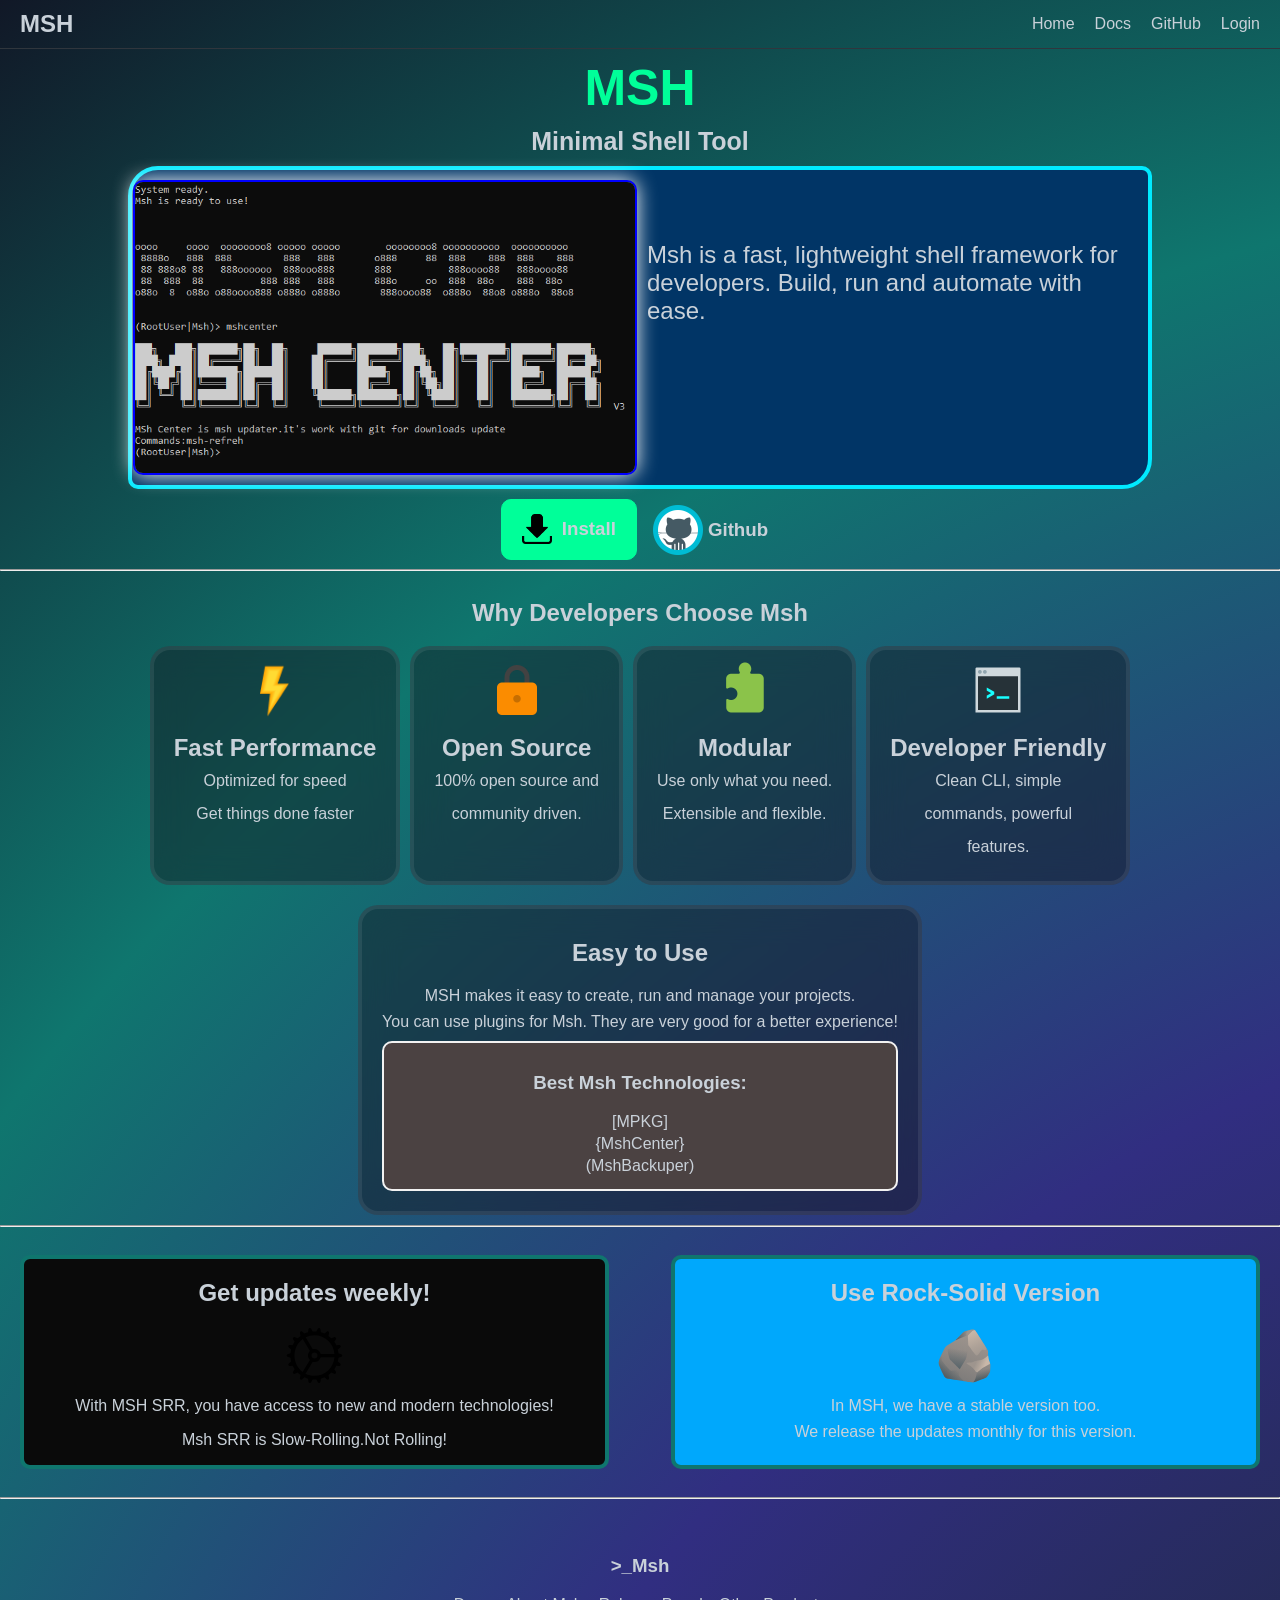
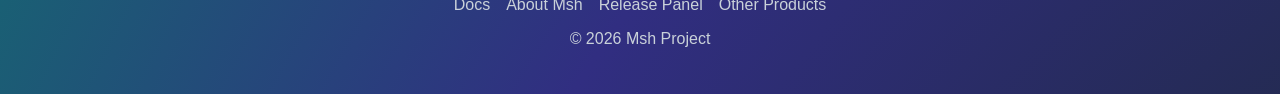
==== MshWebSite/Msh.html @ a512d3af "Fixed A Problem On The Folder" ====
<!doctype html>
<html lang="en">
  <head>
    <meta charset="UTF-8" />
    <meta name="viewport" content="width=device-width, initial-scale=1.0" />
    <meta
      name="description"
      content="Msh — a fast, lightweight shell framework for developers. Build, run and automate with ease."
    />
    <title>Msh — Minimal Shell Tool</title>
    <link rel="stylesheet" href="style/style.css" />
  </head>
  <body>
    <header class="header">
      <h1 class="logo"><abbr title="Mehrad Shell">MSH</abbr></h1>
      <nav class="nav" aria-label="Main navigation">
        <a href="https://github.com/MEHRAD111/Msh">Home</a>
        <a href="https://github.com/MEHRAD111/Msh">Docs</a>
        <a href="https://github.com/MEHRAD111/Msh">GitHub</a>
        <a href="login/login.html">Login</a>
      </nav>
    </header>

    <section class="container1">
      <h1 class="hero-title">MSH</h1>
      <h2 class="hero-subtitle">Minimal Shell Tool</h2>
      <div class="main">
        <img
          class="hero-image"
          src="img/msh.png"
          alt="Msh shell framework logo"
        />
        <p class="hero-desc">
          Msh is a fast, lightweight shell framework for developers. Build, run
          and automate with ease.
        </p>
      </div>
    </section>

    <section class="container2">
      <a href="https://github.com/MEHRAD111/Msh" class="btn-link">
        <div class="buttons" data-action="install">
          <img
            src="img/icons8_download_208px.png"
            alt="Download icon"
            width="30"
            height="30"
          />
          <h3>Install</h3>
        </div>
      </a>
      <a href="https://github.com/MEHRAD111/Msh" class="btn-link">
        <div class="buttons2" data-action="github">
          <img
            src="img/icons8_github_480px_1.png"
            alt="GitHub icon"
            width="60"
          />
          <h3>Github</h3>
        </div>
      </a>
    </section>

    <hr class="divider" />

    <section class="text5">
      <h1 class="section-title">Why Developers Choose Msh</h1>
    </section>

    <section class="flex features-grid">
      <article class="fast feature-card">
        <div class="feature-icon">
          <img
            src="img/icons8_high_voltage_256px.png"
            alt="Lightning bolt icon"
            width="60"
          />
        </div>
        <h2>Fast Performance</h2>
        <p class="feature-text">Optimized for speed</p>
        <p class="feature-text">Get things done faster</p>
      </article>

      <article class="opensource feature-card">
        <img src="img/icons8_lock_480px.png" alt="Open lock icon" width="60" />
        <h2>Open Source</h2>
        <p class="feature-text">100% open source and</p>
        <p class="feature-text">community driven.</p>
      </article>

      <article class="modular feature-card">
        <img
          src="img/icons8_puzzle_480px.png"
          alt="Puzzle piece icon"
          width="60"
        />
        <h2>Modular</h2>
        <p class="feature-text">Use only what you need.</p>
        <p class="feature-text">Extensible and flexible.</p>
      </article>

      <article class="cli feature-card">
        <img
          src="img/icons8_console_480px.png"
          alt="Terminal console icon"
          width="60"
        />
        <h2>Developer Friendly</h2>
        <p class="feature-text">Clean CLI, simple</p>
        <p class="feature-text">commands, powerful</p>
        <p class="feature-text">features.</p>
      </article>
    </section>

    <section class="forborder">
      <div class="usage">
        <h2>Easy to Use</h2>
        <p class="usage-text">
          MSH makes it easy to create, run and manage your projects.
        </p>
        <p class="usage-text">
          You can use plugins for Msh. They are very good for a better
          experience!
        </p>
        <div class="mshcodes">
          <h3>Best Msh Technologies:</h3>
          <p>[MPKG]</p>
          <p>{MshCenter}</p>
          <p>(MshBackuper)</p>
        </div>
      </div>
    </section>

    <hr class="divider" />

    <section class="updates-section">
      <div class="srr">
        <h2 class="updates-title">Get updates weekly!</h2>
        <img src="img/gear-svgrepo-com.svg" alt="Gear" width="10%" />
        <p class="updates-text">
          With MSH SRR, you have access to 
          new and modern technologies!
        </p>
        <p>Msh SRR is Slow-Rolling.Not Rolling!</p>
      </div>
      <div class="stable">
        <h2 class="updates-title">Use Rock-Solid Version</h2>
        <img src="img/rock-svgrepo-com.svg" alt="Rock" width="10%" />
        <p class="updates-text">In MSH, we have a stable version too.</p>
        <p class="updates-text">
          We release the updates monthly for this version.
        </p>
      </div>
    </section>

    <hr class="divider" />

    <footer class="site-footer">
      <h3 class="footer-brand">&gt;_Msh</h3>
      <nav class="footer-nav" aria-label="Footer navigation">
        <a href="https://github.com/MEHRAD111/Msh">Docs</a>
        <a href="https://github.com/MEHRAD111/Msh">About Msh</a>
        <a href="login/panel/panel.html">Release Panel</a>
        <a href="/other/other.html">Other Products</a>
      </nav>
      <p class="footer-copy">&copy; 2026 Msh Project</p>
    </footer>

    <script src="script/script.js"></script>
  </body>
</html>
---- MshWebSite/style/style.css ----
body {
  font-family: sans-serif;
  margin: 0;
  background: radial-gradient(
    circle,
    #0f172a,
    #1e293e,
    #312e81,
    #0f766e,
    #111827
  );
  animation: 20s alternate BCC infinite;
  background-size: 300% 300%;
  color: #c9d1d9;
}
abbr {
  text-decoration: none;
}
@keyframes BCC {
  0% {
    background-position: 50% 0%;
  }
  25% {
    background-position: 25% 75%;
  }
  50% {
    background-position: 100% 100%;
  }
  75% {
    background-position: 50% 50%;
  }
  100% {
    background-position: 90% 50%;
  }
}
/* HEADER */
.header {
  display: flex;
  align-items: center;
  padding: 10px 20px;
  background-color: transparent;
  border-bottom: 1px solid #30363d;
}
.logo {
  color: #c9d1d9;
  margin: 0;
  font-size: 1.5rem;
}

.nav {
  margin-left: auto;
  display: flex;
  gap: 20px;
}

.nav a {
  color: #c9d1d9;
  text-decoration: none;
  transition: 0.3s;
}

.nav a:hover {
  color: #00ff99;
}

/* HERO */
.hero-title {
  text-align: center;
}
.hero-subtitle {
  text-align: center;
}
.hero-title {
  color: #00ff99;
  font-size: 50px;
  margin: 10px 0;
}
.main {
  display: flex;
  justify-content: center;
  border: 4px solid rgb(0, 234, 255);
  margin-left: 10%;
  margin-right: 10%;
  border-radius: 30px 10px 30px 10px;
  background-color: rgb(1, 53, 102);
  margin-bottom: 10px;
  transition: 1s ease;
}
.main:hover {
  border-color: #0f172a;
}
.hero-subtitle {
  color: #c9d1d9;
  font-size: 25px;
  margin: 10px 0;
}

.hero-desc {
  color: #c9d1d9;
  max-width: 500px;
  margin-left: 10px;
  font-size: x-large;
  margin-top: 7%;
}

.hero-image {
  width: 500px;
  max-width: 100%;
  border-radius: 10px;
  margin-top: 10px;
  filter: drop-shadow(0 0 10px #ffffff);
  border: #0000ff 2px solid;
  margin-bottom: 10px;
}
@media (max-width: 768px) {
  .main {
    display: flex;
    flex-direction: column;
    justify-content: center;
  }
  .hero-desc {
    text-align: center;
  }
  .hero-image {
    margin: 0 auto;
    margin-top: 10px;
  }
}

/* BUTTONS */
.container2 {
  display: flex;
  justify-content: center;
  gap: 10px;
  flex-wrap: wrap;
}

.btn-link {
  text-decoration: none;
  color: inherit;
}

.buttons {
  border: #00ff99 solid 1px;
  border-radius: 10px;
  display: flex;
  align-items: center;
  background-color: #00ff99;
  padding: 0 10px;
}

.buttons h3 {
  margin-right: 10px;
}

.buttons img {
  margin: 10px;
}

.buttons2 {
  border: transparent solid 1px;
  border-radius: 10px;
  display: flex;
  align-items: center;
}

.buttons2 h3 {
  margin-right: 10px;
  color: #c9d1d9;
}

/* SECTIONS */
.divider {
  color: transparent;
}

.text5 {
  display: flex;
  justify-content: center;
}

.section-title {
  color: #c9d1d9;
}

.features-grid {
  display: flex;
  justify-content: center;
  flex-wrap: wrap;
  gap: 10px;
  padding: 0 10px;
}

.feature-card {
  border: #30363d 4px solid;
  width: fit-content;
  border-radius: 10px;
  transition: 1s ease;
  text-align: center;
  padding: 10px;
  background: rgba(20, 20, 30, 0.45);
  backdrop-filter: blur(18px);
  border: 4px solid rgba(255, 255, 255, 0.08);
  border-radius: 20px;
}
.feature-card:hover {
  border-color: rgba(96, 165, 250, 0.9);
}

.feature-icon {
  text-align: center;
}

.feature-card h2 {
  color: #c9d1d9;
  margin: 10px;
}

.feature-text {
  color: #c9d1d9;
  margin: 5px 10px 15px;
}

/* USAGE */
.forborder {
  margin: 20px auto 10px;
  border-radius: 10px;
  transition: 1s ease;
  width: fit-content;
  max-width: calc(100% - 40px);
  background: rgba(20, 20, 30, 0.45);
  backdrop-filter: blur(18px);
  border: 4px solid rgba(255, 255, 255, 0.08);
  border-radius: 20px;
}

.forborder:hover {
  border-color: rgba(96, 165, 250, 0.9);
}

.usage {
  color: #c9d1d9;
  text-align: center;
  padding: 10px;
}

.usage-text {
  color: #c9d1d9;
  margin: 8px 10px;
}

.mshcodes {
  border: #f2f2f2 2px solid;
  margin: 10px;
  border-radius: 10px;
  background-color: #4b4242;
  padding: 10px;
}

.mshcodes p {
  margin: 4px 0;
}

/* UPDATES */
.srr img {
  animation: infinite linear 2s rotate;
}
@keyframes rotate {
  0% {
    transform: rotate(0deg);
  }
  100% {
    transform: rotate(360deg);
  }
}
.srr {
  border: 4px solid #0f766e;
  border-radius: 10px;
  background-color: #0A0A0A;
  transition: 1s ease;
}
.stable {
  border: 4px solid #0f766e;
  border-radius: 10px;
  margin-left: 5%;
  background-color: #00a8fc;
  transition: 1s ease;
}
.stable:hover {
  border-color: #312e81;
  filter: brightness(1.1);
}
.srr:hover {
  border-color: #312e81;
  filter: brightness(1.1);
}
.updates-section {
  text-align: center;
  padding: 20px;
  display: flex;
  justify-content: center;
}

.updates-title,
.updates-or {
  color: #c9d1d9;
}

.updates-text {
  color: #c9d1d9;
  margin: 8px 0;
}

/* FOOTER */
.site-footer {
  text-align: center;
  padding: 30px 20px;
}

.footer-brand,
.footer-copy {
  color: #c9d1d9;
}

.footer-nav {
  display: flex;
  justify-content: center;
  gap: 16px;
  flex-wrap: wrap;
  margin: 12px 0;
}

.footer-nav a {
  color: #c9d1d9;
  text-decoration: none;
  transition: 1s ease;
}

.footer-nav a:hover {
  color: #00ff99;
}

/* RESPONSIVE */
@media (max-width: 768px) {
  .hero-title {
    font-size: 30px;
  }

  .hero-subtitle {
    font-size: 18px;
  }

  .hero-image {
    width: 180px;
  }

  .section-title {
    font-size: 23px;
  }

  .features-grid {
    flex-direction: column;
    align-items: center;
  }
}

@media (max-width: 320px) {
  .forborder {
    margin-left: auto;
    margin-right: auto;
  }
  .updates-section {
    display: flex;
    flex-direction: column;
  }
  .stable {
    text-align: center;
    margin-top: 2%;
    margin-left: 0%;
  }
}
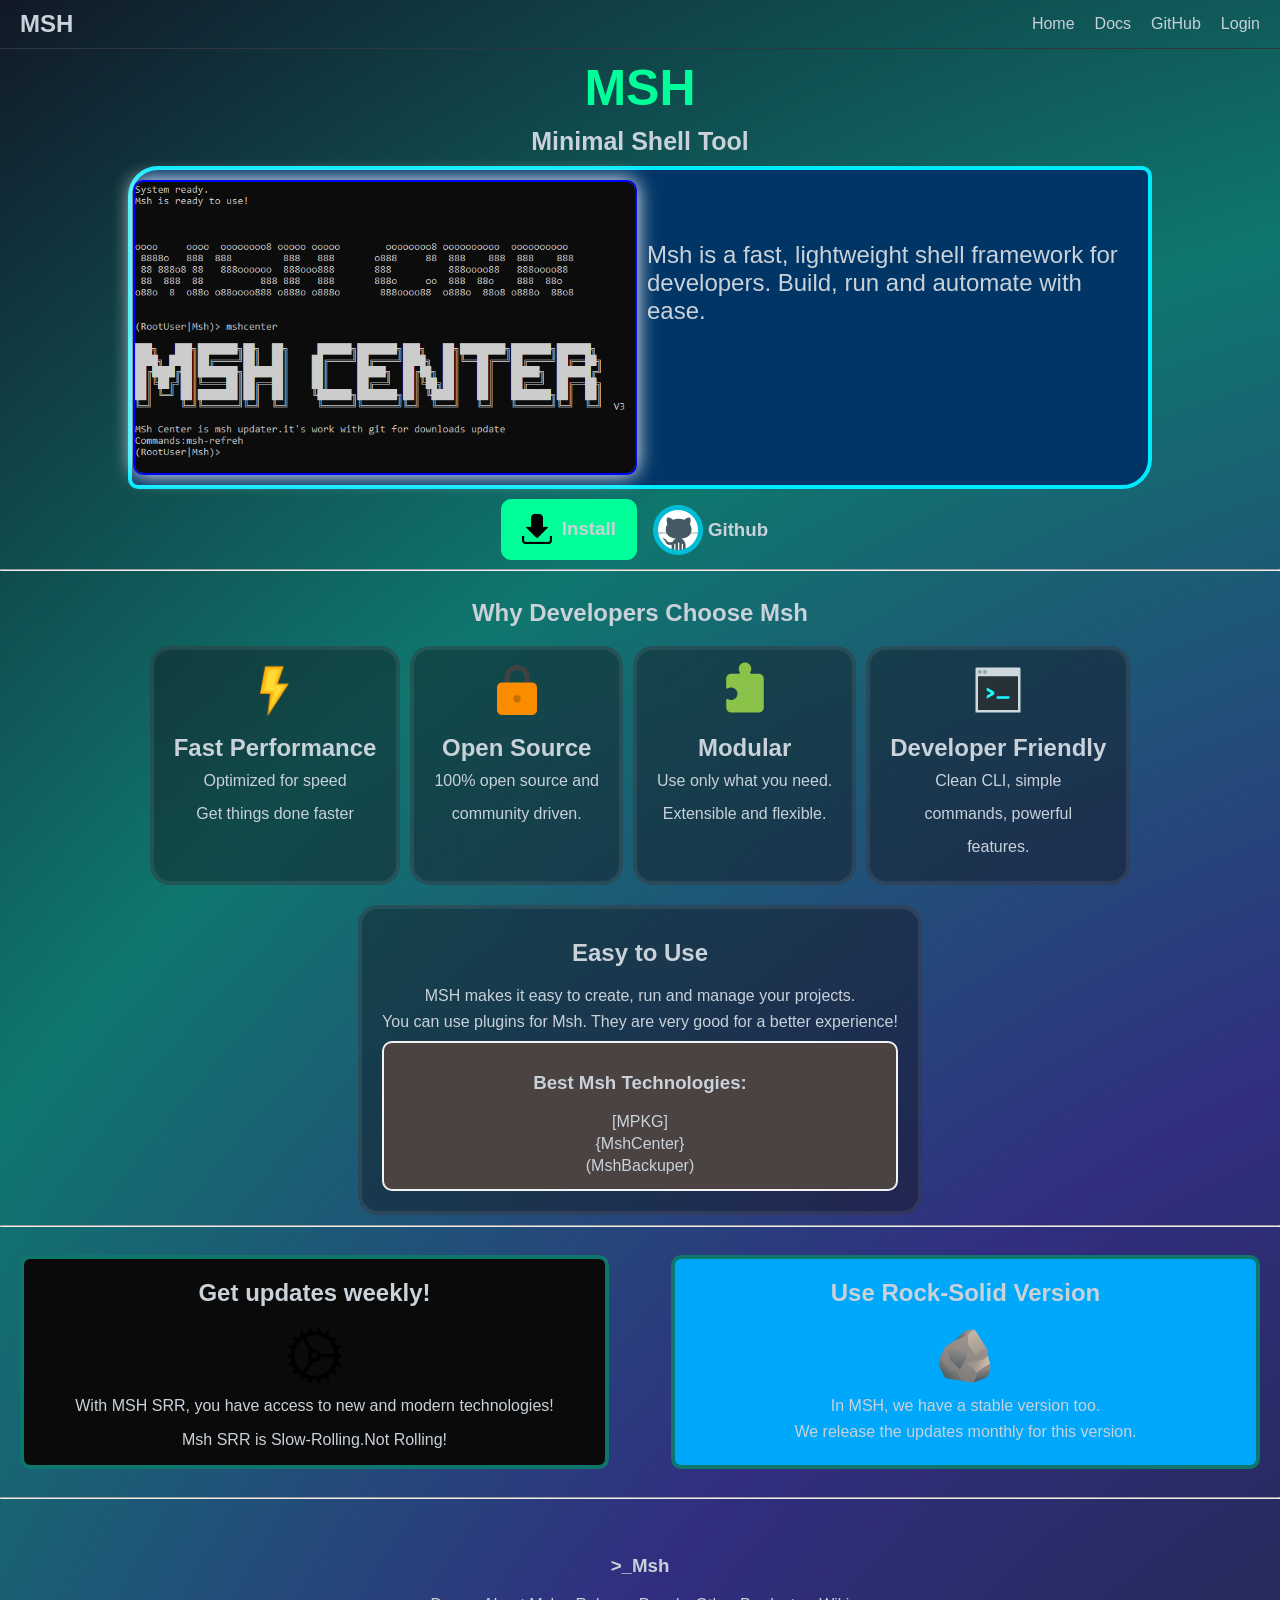
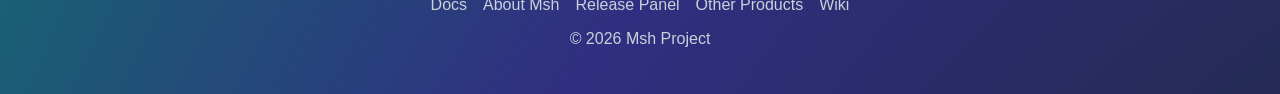
==== commit b94ffc9a: "A Big Update For Msh Website" ====
--- a/MshWebSite/Msh.html
+++ b/MshWebSite/Msh.html
@@ -161,7 +161,8 @@
         <a href="https://github.com/MEHRAD111/Msh">Docs</a>
         <a href="https://github.com/MEHRAD111/Msh">About Msh</a>
         <a href="login/panel/panel.html">Release Panel</a>
-        <a href="/other/other.html">Other Products</a>
+        <a href="other/other.html">Other Products</a>
+        <a href="wiki/index.html">Wiki</a>
       </nav>
       <p class="footer-copy">&copy; 2026 Msh Project</p>
     </footer>
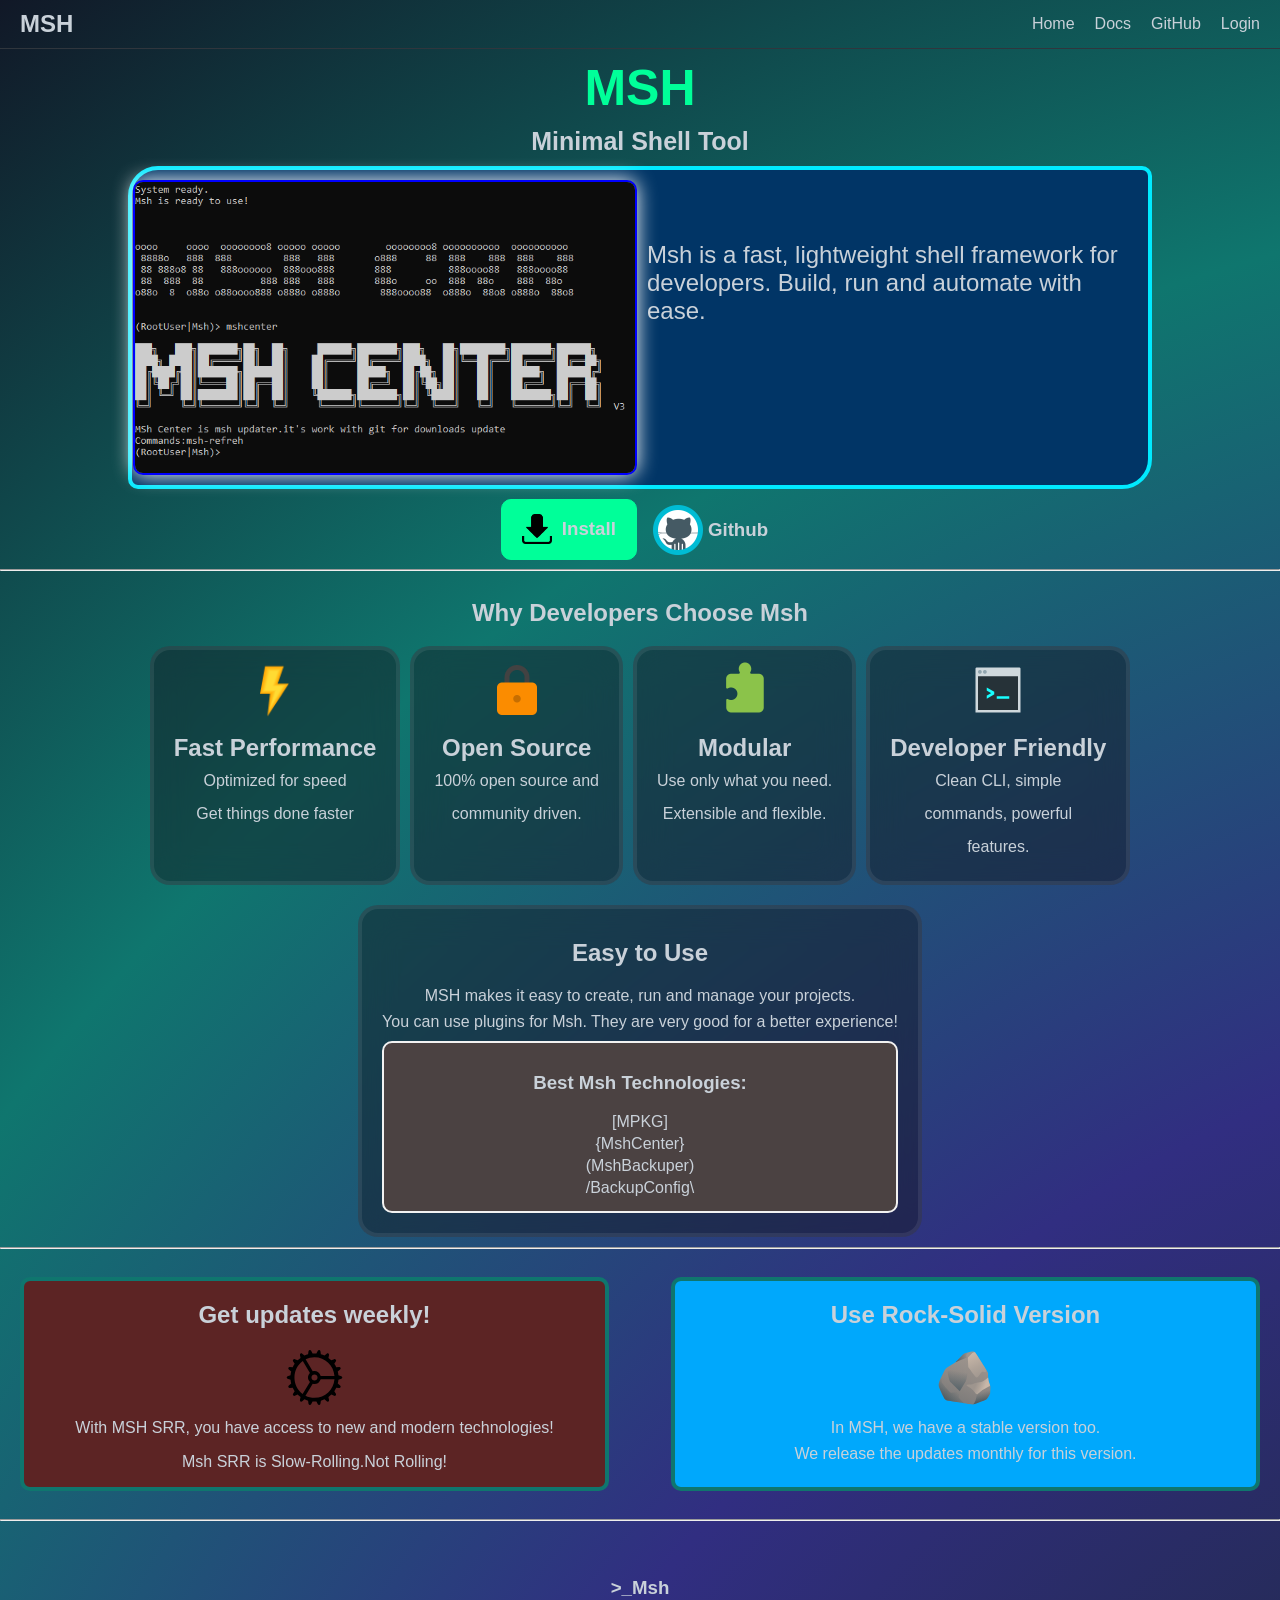
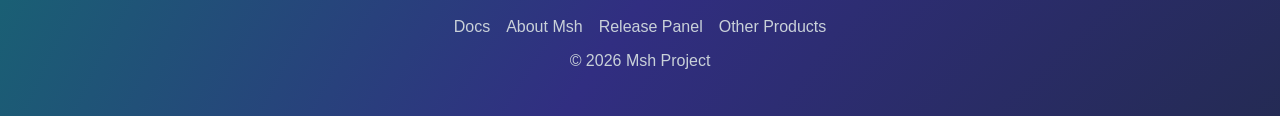
==== commit ef182acb: "Add files via upload" ====
--- a/MshWebSite/Msh.html
+++ b/MshWebSite/Msh.html
@@ -127,6 +127,7 @@
           <p>[MPKG]</p>
           <p>{MshCenter}</p>
           <p>(MshBackuper)</p>
+          <p>/BackupConfig\</p>
         </div>
       </div>
     </section>
@@ -162,7 +163,6 @@
         <a href="https://github.com/MEHRAD111/Msh">About Msh</a>
         <a href="login/panel/panel.html">Release Panel</a>
         <a href="other/other.html">Other Products</a>
-        <a href="wiki/index.html">Wiki</a>
       </nav>
       <p class="footer-copy">&copy; 2026 Msh Project</p>
     </footer>
--- a/MshWebSite/style/style.css
+++ b/MshWebSite/style/style.css
@@ -276,7 +276,7 @@
 .srr {
   border: 4px solid #0f766e;
   border-radius: 10px;
-  background-color: #0A0A0A;
+  background-color: #5c2424;
   transition: 1s ease;
 }
 .stable {
